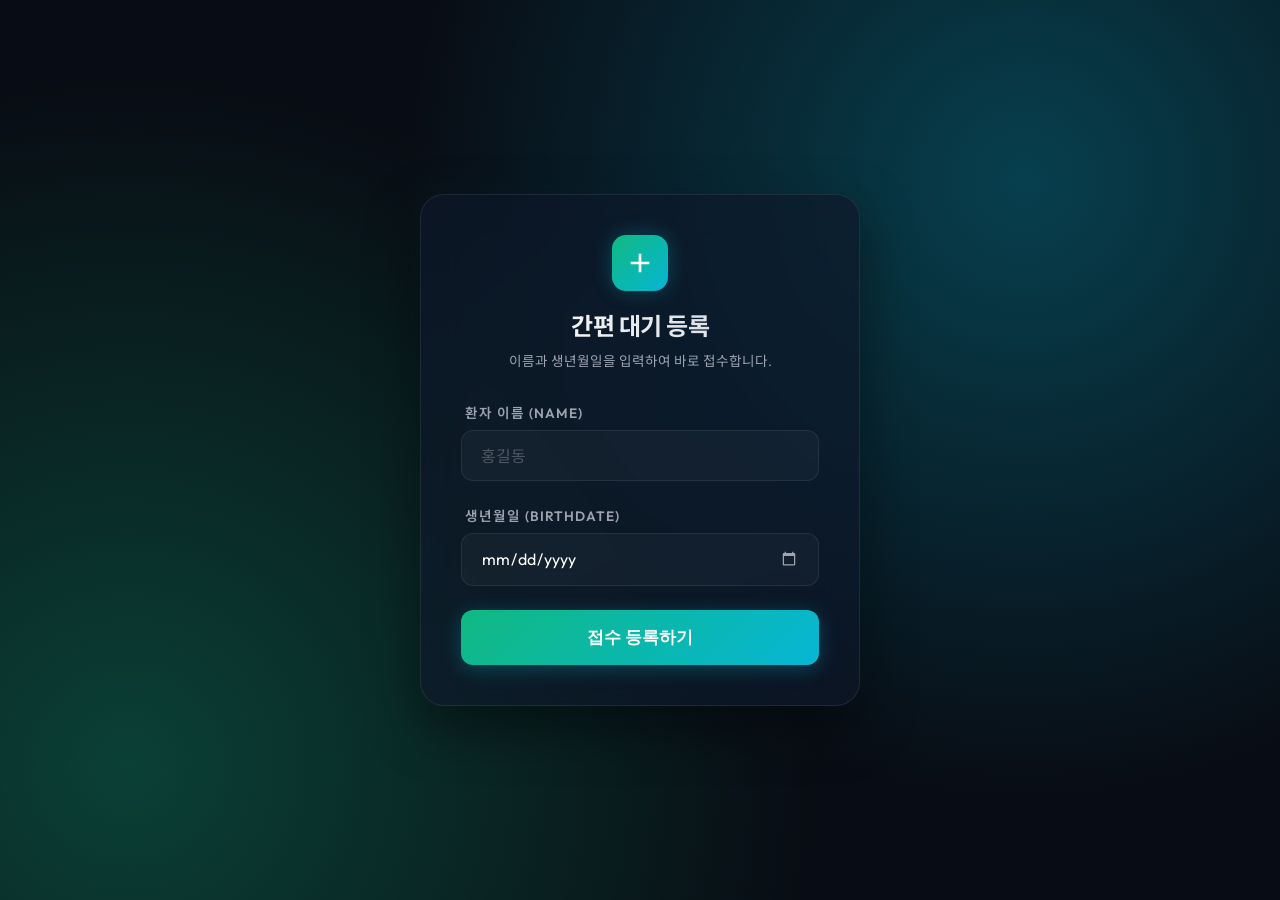
==== registration-ui/index.html @ 4244bf7d "feat: add instant check-in registration UI on port 3007" ====
<!DOCTYPE html>
<html lang="ko">
<head>
    <meta charset="UTF-8">
    <meta name="viewport" content="width=device-width, initial-scale=1.0">
    <title>간편 환자 대기 등록 (Instant Check-In)</title>
    <!-- Google Fonts -->
    <link href="https://fonts.googleapis.com/css2?family=Outfit:wght@300;400;500;600;700&family=Noto+Sans+KR:wght@300;400;500;700&display=swap" rel="stylesheet">
    
    <style>
        :root {
            --bg-color: #080c14;
            --panel-bg: rgba(15, 23, 42, 0.65);
            --panel-border: rgba(255, 255, 255, 0.08);
            --accent-primary: #10b981; /* Emerald */
            --accent-primary-glow: rgba(16, 185, 129, 0.3);
            --accent-secondary: #06b6d4; /* Cyan */
            --accent-secondary-glow: rgba(6, 182, 212, 0.3);
            --text-main: #f3f4f6;
            --text-muted: #9ca3af;
            --glass-blur: blur(20px);
            --transition: all 0.3s cubic-bezier(0.4, 0, 0.2, 1);
        }

        * {
            box-sizing: border-box;
            margin: 0;
            padding: 0;
        }

        body {
            font-family: 'Outfit', 'Noto Sans KR', sans-serif;
            background-color: var(--bg-color);
            background-image: 
                radial-gradient(circle at 80% 20%, var(--accent-secondary-glow) 0%, transparent 50%),
                radial-gradient(circle at 10% 85%, var(--accent-primary-glow) 0%, transparent 50%);
            color: var(--text-main);
            min-height: 100vh;
            display: flex;
            justify-content: center;
            align-items: center;
            overflow: hidden;
        }

        /* Glassmorphic Container */
        .card {
            background: var(--panel-bg);
            border: 1px solid var(--panel-border);
            backdrop-filter: var(--glass-blur);
            width: 440px;
            max-width: 90%;
            border-radius: 24px;
            padding: 2.5rem;
            box-shadow: 0 20px 50px rgba(0, 0, 0, 0.5), 0 0 40px rgba(6, 182, 212, 0.05);
            position: relative;
            z-index: 10;
            transition: var(--transition);
        }

        .card:hover {
            border-color: rgba(255, 255, 255, 0.15);
            box-shadow: 0 20px 50px rgba(0, 0, 0, 0.6), 0 0 50px rgba(16, 185, 129, 0.08);
        }

        /* Logo / Header */
        .header {
            text-align: center;
            margin-bottom: 2rem;
        }

        .logo-icon {
            width: 3.5rem;
            height: 3.5rem;
            background: linear-gradient(135deg, var(--accent-primary) 0%, var(--accent-secondary) 100%);
            border-radius: 14px;
            display: inline-flex;
            justify-content: center;
            align-items: center;
            margin-bottom: 1rem;
            box-shadow: 0 0 20px var(--accent-secondary-glow);
            animation: pulse 2.5s infinite;
        }

        .logo-icon svg {
            width: 2rem;
            height: 2rem;
            fill: white;
        }

        h1 {
            font-size: 1.5rem;
            font-weight: 700;
            margin-bottom: 0.5rem;
            letter-spacing: -0.5px;
            background: linear-gradient(to right, #ffffff, #d1d5db);
            -webkit-background-clip: text;
            -webkit-text-fill-color: transparent;
        }

        .subtitle {
            font-size: 0.85rem;
            color: var(--text-muted);
            font-weight: 400;
        }

        /* Forms */
        .form-group {
            margin-bottom: 1.5rem;
            display: flex;
            flex-direction: column;
            gap: 0.5rem;
        }

        label {
            font-size: 0.85rem;
            font-weight: 600;
            color: var(--text-muted);
            text-transform: uppercase;
            letter-spacing: 1px;
            padding-left: 0.25rem;
        }

        input {
            width: 100%;
            background: rgba(255, 255, 255, 0.03);
            border: 1px solid var(--panel-border);
            border-radius: 12px;
            padding: 0.9rem 1.2rem;
            color: white;
            font-size: 1rem;
            outline: none;
            transition: var(--transition);
            font-family: inherit;
        }

        input:focus {
            background: rgba(255, 255, 255, 0.08);
            border-color: var(--accent-secondary);
            box-shadow: 0 0 15px rgba(6, 182, 212, 0.15);
        }

        input::placeholder {
            color: rgba(255, 255, 255, 0.25);
        }

        /* Date input overrides */
        input[type="date"]::-webkit-calendar-picker-indicator {
            filter: invert(1);
            cursor: pointer;
            opacity: 0.6;
            transition: opacity 0.2s;
        }
        
        input[type="date"]::-webkit-calendar-picker-indicator:hover {
            opacity: 1;
        }

        /* Button */
        button {
            width: 100%;
            background: linear-gradient(135deg, var(--accent-primary) 0%, var(--accent-secondary) 100%);
            border: none;
            color: white;
            font-size: 1.05rem;
            font-weight: 600;
            padding: 1rem;
            border-radius: 12px;
            cursor: pointer;
            box-shadow: 0 4px 20px var(--accent-secondary-glow);
            transition: var(--transition);
            display: flex;
            justify-content: center;
            align-items: center;
            gap: 0.5rem;
            margin-top: 1rem;
        }

        button:hover {
            transform: translateY(-2px);
            box-shadow: 0 6px 25px rgba(6, 182, 212, 0.35);
        }

        button:active {
            transform: translateY(0);
        }

        button:disabled {
            background: rgba(255, 255, 255, 0.08);
            color: var(--text-muted);
            box-shadow: none;
            cursor: not-allowed;
            transform: none;
        }

        /* Status & Toast Messages */
        .status-box {
            margin-top: 1.25rem;
            border-radius: 12px;
            padding: 0.85rem 1rem;
            font-size: 0.9rem;
            display: none;
            align-items: center;
            gap: 0.5rem;
            animation: fadeIn 0.3s ease;
        }

        .status-box.success {
            display: flex;
            background: rgba(16, 185, 129, 0.12);
            border: 1px solid rgba(16, 185, 129, 0.25);
            color: #34d399;
        }

        .status-box.error {
            display: flex;
            background: rgba(239, 68, 68, 0.12);
            border: 1px solid rgba(239, 68, 68, 0.25);
            color: #f87171;
        }

        .status-box.loading {
            display: flex;
            background: rgba(6, 182, 212, 0.12);
            border: 1px solid rgba(6, 182, 212, 0.25);
            color: #22d3ee;
        }

        /* Spinner */
        .spinner {
            width: 1rem;
            height: 1rem;
            border: 2px solid rgba(255, 255, 255, 0.2);
            border-top-color: currentColor;
            border-radius: 50%;
            animation: spin 0.8s linear infinite;
        }

        /* Keyframes */
        @keyframes pulse {
            0% { transform: scale(1); box-shadow: 0 0 15px var(--accent-secondary-glow); }
            50% { transform: scale(1.05); box-shadow: 0 0 25px rgba(6, 182, 212, 0.5); }
            100% { transform: scale(1); box-shadow: 0 0 15px var(--accent-secondary-glow); }
        }

        @keyframes spin {
            to { transform: rotate(360deg); }
        }

        @keyframes fadeIn {
            from { opacity: 0; transform: translateY(5px); }
            to { opacity: 1; transform: translateY(0); }
        }
    </style>
</head>
<body>
    <div class="card">
        <div class="header">
            <div class="logo-icon">
                <!-- User Registry Icon -->
                <svg viewBox="0 0 24 24">
                    <path d="M19 13h-6v6h-2v-6H5v-2h6V5h2v6h6v2z"/>
                </svg>
            </div>
            <h1>간편 대기 등록</h1>
            <div class="subtitle">이름과 생년월일을 입력하여 바로 접수합니다.</div>
        </div>

        <form id="checkin-form" onsubmit="handleFormSubmit(event)">
            <div class="form-group">
                <label for="pname">환자 이름 (Name)</label>
                <input type="text" id="pname" placeholder="홍길동" required autocomplete="off">
            </div>

            <div class="form-group">
                <label for="pbirth">생년월일 (Birthdate)</label>
                <input type="date" id="pbirth" required>
            </div>

            <button type="submit" id="submit-btn">
                <span>접수 등록하기</span>
            </button>
        </form>

        <div id="status-container" class="status-box"></div>
    </div>

    <script>
        const GATEWAY_URL = "http://127.0.0.1:8000";

        async function handleFormSubmit(event) {
            event.preventDefault();
            
            const nameInput = document.getElementById("pname");
            const birthInput = document.getElementById("pbirth");
            const submitBtn = document.getElementById("submit-btn");
            const statusBox = document.getElementById("status-container");

            const pname = nameInput.value.trim();
            const pbirth = birthInput.value; // YYYY-MM-DD format

            if (!pname || !pbirth) return;

            // Reset & Loading State
            submitBtn.disabled = true;
            statusBox.className = "status-box loading";
            statusBox.innerHTML = '<div class="spinner"></div><span>환자 기록 검색 중...</span>';

            try {
                // 1. Query MTSDB to check if patient already exists
                const patientsUrl = `${GATEWAY_URL}/api/patients?pname=${encodeURIComponent(pname)}`;
                const resPatients = await fetch(patientsUrl);
                
                let pcode = 99999; // Fallback default patient code
                
                if (resPatients.ok) {
                    const patientsList = await resPatients.json();
                    
                    // Look for a patient with the exact name and matching birthdate
                    // birthdate from API is usually YYYY-MM-DD ISO format
                    const match = patientsList.find(p => {
                        const birthMatch = p.pbirth === pbirth;
                        const nameMatch = p.pname === pname;
                        return nameMatch && birthMatch;
                    });

                    if (match) {
                        pcode = match.pcode;
                        console.log(`Found existing patient! Pcode: ${pcode}`);
                    } else {
                        console.log(`No exact match found in database. Using default pcode ${pcode}.`);
                    }
                }

                // 2. Update status and register on MTSMTR
                statusBox.innerHTML = '<div class="spinner"></div><span>대기 열에 등록 중...</span>';

                const registerUrl = `${GATEWAY_URL}/api/mtr`;
                const payload = {
                    pcode: pcode,
                    pname: pname,
                    pbirth: pbirth
                };

                const resRegister = await fetch(registerUrl, {
                    method: "POST",
                    headers: {
                        "Content-Type": "application/json"
                    },
                    body: JSON.stringify(payload)
                });

                if (!resRegister.ok) {
                    const errorDetails = await resRegister.json();
                    throw new Error(errorDetails.detail || "대기 등록에 실패했습니다.");
                }

                const result = await resRegister.json();
                console.log("Registration success:", result);

                // Success State
                statusBox.className = "status-box success";
                statusBox.innerHTML = `
                    <svg style="width:1.25rem;height:1.25rem;fill:currentColor" viewBox="0 0 24 24">
                        <path d="M9 16.17L4.83 12l-1.42 1.41L9 19 21 7l-1.41-1.41z"/>
                    </svg>
                    <span>대기 등록 성공! (ID: ${result.mtr_id || '-'})</span>
                `;

                // Reset form
                nameInput.value = "";
                birthInput.value = "";

            } catch (err) {
                console.error("Check-in error:", err);
                statusBox.className = "status-box error";
                statusBox.innerHTML = `
                    <svg style="width:1.25rem;height:1.25rem;fill:currentColor" viewBox="0 0 24 24">
                        <path d="M19 6.41L17.59 5 12 10.59 6.41 5 5 6.41 10.59 12 5 17.59 6.41 19 12 13.41 17.59 19 19 17.59 13.41 12z"/>
                    </svg>
                    <span>오류: ${err.message}</span>
                `;
            } finally {
                submitBtn.disabled = false;
            }
        }
    </script>
</body>
</html>
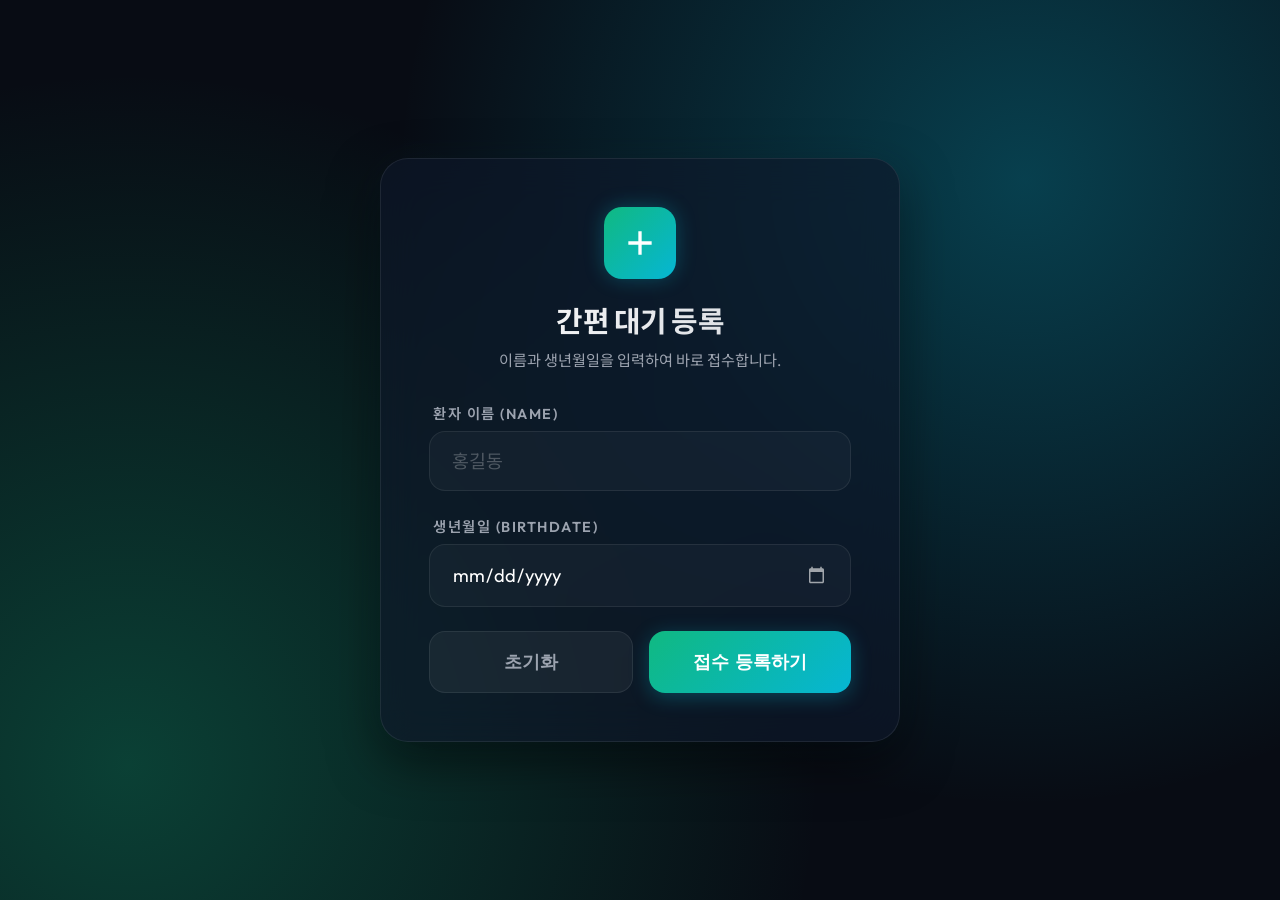
==== commit 688b04ed: "feat: implement responsive registration UI with glassmorphic design" ====
--- a/registration-ui/index.html
+++ b/registration-ui/index.html
@@ -1,264 +1,25 @@
 <!DOCTYPE html>
 <html lang="ko">
+
 <head>
     <meta charset="UTF-8">
     <meta name="viewport" content="width=device-width, initial-scale=1.0">
-    <title>간편 환자 대기 등록 (Instant Check-In)</title>
+    <title>셀프 체크인(Self Check-In)</title>
     <!-- Google Fonts -->
-    <link href="https://fonts.googleapis.com/css2?family=Outfit:wght@300;400;500;600;700&family=Noto+Sans+KR:wght@300;400;500;700&display=swap" rel="stylesheet">
-    
-    <style>
-        :root {
-            --bg-color: #080c14;
-            --panel-bg: rgba(15, 23, 42, 0.65);
-            --panel-border: rgba(255, 255, 255, 0.08);
-            --accent-primary: #10b981; /* Emerald */
-            --accent-primary-glow: rgba(16, 185, 129, 0.3);
-            --accent-secondary: #06b6d4; /* Cyan */
-            --accent-secondary-glow: rgba(6, 182, 212, 0.3);
-            --text-main: #f3f4f6;
-            --text-muted: #9ca3af;
-            --glass-blur: blur(20px);
-            --transition: all 0.3s cubic-bezier(0.4, 0, 0.2, 1);
-        }
+    <link
+        href="https://fonts.googleapis.com/css2?family=Outfit:wght@300;400;500;600;700&family=Noto+Sans+KR:wght@300;400;500;700&display=swap"
+        rel="stylesheet">
 
-        * {
-            box-sizing: border-box;
-            margin: 0;
-            padding: 0;
-        }
+    <link rel="stylesheet" href="style.css">
+</head>
 
-        body {
-            font-family: 'Outfit', 'Noto Sans KR', sans-serif;
-            background-color: var(--bg-color);
-            background-image: 
-                radial-gradient(circle at 80% 20%, var(--accent-secondary-glow) 0%, transparent 50%),
-                radial-gradient(circle at 10% 85%, var(--accent-primary-glow) 0%, transparent 50%);
-            color: var(--text-main);
-            min-height: 100vh;
-            display: flex;
-            justify-content: center;
-            align-items: center;
-            overflow: hidden;
-        }
-
-        /* Glassmorphic Container */
-        .card {
-            background: var(--panel-bg);
-            border: 1px solid var(--panel-border);
-            backdrop-filter: var(--glass-blur);
-            width: 440px;
-            max-width: 90%;
-            border-radius: 24px;
-            padding: 2.5rem;
-            box-shadow: 0 20px 50px rgba(0, 0, 0, 0.5), 0 0 40px rgba(6, 182, 212, 0.05);
-            position: relative;
-            z-index: 10;
-            transition: var(--transition);
-        }
-
-        .card:hover {
-            border-color: rgba(255, 255, 255, 0.15);
-            box-shadow: 0 20px 50px rgba(0, 0, 0, 0.6), 0 0 50px rgba(16, 185, 129, 0.08);
-        }
-
-        /* Logo / Header */
-        .header {
-            text-align: center;
-            margin-bottom: 2rem;
-        }
-
-        .logo-icon {
-            width: 3.5rem;
-            height: 3.5rem;
-            background: linear-gradient(135deg, var(--accent-primary) 0%, var(--accent-secondary) 100%);
-            border-radius: 14px;
-            display: inline-flex;
-            justify-content: center;
-            align-items: center;
-            margin-bottom: 1rem;
-            box-shadow: 0 0 20px var(--accent-secondary-glow);
-            animation: pulse 2.5s infinite;
-        }
-
-        .logo-icon svg {
-            width: 2rem;
-            height: 2rem;
-            fill: white;
-        }
-
-        h1 {
-            font-size: 1.5rem;
-            font-weight: 700;
-            margin-bottom: 0.5rem;
-            letter-spacing: -0.5px;
-            background: linear-gradient(to right, #ffffff, #d1d5db);
-            -webkit-background-clip: text;
-            -webkit-text-fill-color: transparent;
-        }
-
-        .subtitle {
-            font-size: 0.85rem;
-            color: var(--text-muted);
-            font-weight: 400;
-        }
-
-        /* Forms */
-        .form-group {
-            margin-bottom: 1.5rem;
-            display: flex;
-            flex-direction: column;
-            gap: 0.5rem;
-        }
-
-        label {
-            font-size: 0.85rem;
-            font-weight: 600;
-            color: var(--text-muted);
-            text-transform: uppercase;
-            letter-spacing: 1px;
-            padding-left: 0.25rem;
-        }
-
-        input {
-            width: 100%;
-            background: rgba(255, 255, 255, 0.03);
-            border: 1px solid var(--panel-border);
-            border-radius: 12px;
-            padding: 0.9rem 1.2rem;
-            color: white;
-            font-size: 1rem;
-            outline: none;
-            transition: var(--transition);
-            font-family: inherit;
-        }
-
-        input:focus {
-            background: rgba(255, 255, 255, 0.08);
-            border-color: var(--accent-secondary);
-            box-shadow: 0 0 15px rgba(6, 182, 212, 0.15);
-        }
-
-        input::placeholder {
-            color: rgba(255, 255, 255, 0.25);
-        }
-
-        /* Date input overrides */
-        input[type="date"]::-webkit-calendar-picker-indicator {
-            filter: invert(1);
-            cursor: pointer;
-            opacity: 0.6;
-            transition: opacity 0.2s;
-        }
-        
-        input[type="date"]::-webkit-calendar-picker-indicator:hover {
-            opacity: 1;
-        }
-
-        /* Button */
-        button {
-            width: 100%;
-            background: linear-gradient(135deg, var(--accent-primary) 0%, var(--accent-secondary) 100%);
-            border: none;
-            color: white;
-            font-size: 1.05rem;
-            font-weight: 600;
-            padding: 1rem;
-            border-radius: 12px;
-            cursor: pointer;
-            box-shadow: 0 4px 20px var(--accent-secondary-glow);
-            transition: var(--transition);
-            display: flex;
-            justify-content: center;
-            align-items: center;
-            gap: 0.5rem;
-            margin-top: 1rem;
-        }
-
-        button:hover {
-            transform: translateY(-2px);
-            box-shadow: 0 6px 25px rgba(6, 182, 212, 0.35);
-        }
-
-        button:active {
-            transform: translateY(0);
-        }
-
-        button:disabled {
-            background: rgba(255, 255, 255, 0.08);
-            color: var(--text-muted);
-            box-shadow: none;
-            cursor: not-allowed;
-            transform: none;
-        }
-
-        /* Status & Toast Messages */
-        .status-box {
-            margin-top: 1.25rem;
-            border-radius: 12px;
-            padding: 0.85rem 1rem;
-            font-size: 0.9rem;
-            display: none;
-            align-items: center;
-            gap: 0.5rem;
-            animation: fadeIn 0.3s ease;
-        }
-
-        .status-box.success {
-            display: flex;
-            background: rgba(16, 185, 129, 0.12);
-            border: 1px solid rgba(16, 185, 129, 0.25);
-            color: #34d399;
-        }
-
-        .status-box.error {
-            display: flex;
-            background: rgba(239, 68, 68, 0.12);
-            border: 1px solid rgba(239, 68, 68, 0.25);
-            color: #f87171;
-        }
-
-        .status-box.loading {
-            display: flex;
-            background: rgba(6, 182, 212, 0.12);
-            border: 1px solid rgba(6, 182, 212, 0.25);
-            color: #22d3ee;
-        }
-
-        /* Spinner */
-        .spinner {
-            width: 1rem;
-            height: 1rem;
-            border: 2px solid rgba(255, 255, 255, 0.2);
-            border-top-color: currentColor;
-            border-radius: 50%;
-            animation: spin 0.8s linear infinite;
-        }
-
-        /* Keyframes */
-        @keyframes pulse {
-            0% { transform: scale(1); box-shadow: 0 0 15px var(--accent-secondary-glow); }
-            50% { transform: scale(1.05); box-shadow: 0 0 25px rgba(6, 182, 212, 0.5); }
-            100% { transform: scale(1); box-shadow: 0 0 15px var(--accent-secondary-glow); }
-        }
-
-        @keyframes spin {
-            to { transform: rotate(360deg); }
-        }
-
-        @keyframes fadeIn {
-            from { opacity: 0; transform: translateY(5px); }
-            to { opacity: 1; transform: translateY(0); }
-        }
-    </style>
-</head>
 <body>
     <div class="card">
         <div class="header">
             <div class="logo-icon">
                 <!-- User Registry Icon -->
                 <svg viewBox="0 0 24 24">
-                    <path d="M19 13h-6v6h-2v-6H5v-2h6V5h2v6h6v2z"/>
+                    <path d="M19 13h-6v6h-2v-6H5v-2h6V5h2v6h6v2z" />
                 </svg>
             </div>
             <h1>간편 대기 등록</h1>
@@ -276,9 +37,14 @@
                 <input type="date" id="pbirth" required>
             </div>
 
-            <button type="submit" id="submit-btn">
-                <span>접수 등록하기</span>
-            </button>
+            <div class="button-group">
+                <button type="button" id="clear-btn" class="btn-secondary" onclick="handleClear()">
+                    <span>초기화</span>
+                </button>
+                <button type="submit" id="submit-btn" class="btn-primary">
+                    <span>접수 등록하기</span>
+                </button>
+            </div>
         </form>
 
         <div id="status-container" class="status-box"></div>
@@ -287,12 +53,21 @@
     <script>
         const GATEWAY_URL = "http://127.0.0.1:8000";
 
+        function handleClear() {
+            document.getElementById("pname").value = "";
+            document.getElementById("pbirth").value = "";
+            const statusBox = document.getElementById("status-container");
+            statusBox.className = "status-box";
+            statusBox.innerHTML = "";
+        }
+
         async function handleFormSubmit(event) {
             event.preventDefault();
-            
+
             const nameInput = document.getElementById("pname");
             const birthInput = document.getElementById("pbirth");
             const submitBtn = document.getElementById("submit-btn");
+            const clearBtn = document.getElementById("clear-btn");
             const statusBox = document.getElementById("status-container");
 
             const pname = nameInput.value.trim();
@@ -302,6 +77,7 @@
 
             // Reset & Loading State
             submitBtn.disabled = true;
+            if (clearBtn) clearBtn.disabled = true;
             statusBox.className = "status-box loading";
             statusBox.innerHTML = '<div class="spinner"></div><span>환자 기록 검색 중...</span>';
 
@@ -309,12 +85,12 @@
                 // 1. Query MTSDB to check if patient already exists
                 const patientsUrl = `${GATEWAY_URL}/api/patients?pname=${encodeURIComponent(pname)}`;
                 const resPatients = await fetch(patientsUrl);
-                
+
                 let pcode = 99999; // Fallback default patient code
-                
+
                 if (resPatients.ok) {
                     const patientsList = await resPatients.json();
-                    
+
                     // Look for a patient with the exact name and matching birthdate
                     // birthdate from API is usually YYYY-MM-DD ISO format
                     const match = patientsList.find(p => {
@@ -327,7 +103,7 @@
                         pcode = match.pcode;
                         console.log(`Found existing patient! Pcode: ${pcode}`);
                     } else {
-                        console.log(`No exact match found in database. Using default pcode ${pcode}.`);
+                        throw new Error("방문 기록이 없습니다. 접수 직원에게 문의해주세요.");
                     }
                 }
 
@@ -381,8 +157,10 @@
                 `;
             } finally {
                 submitBtn.disabled = false;
+                if (clearBtn) clearBtn.disabled = false;
             }
         }
     </script>
 </body>
-</html>
+
+</html>
--- a/registration-ui/style.css
+++ b/registration-ui/style.css
@@ -0,0 +1,334 @@
+:root {
+    --bg-color: #080c14;
+    --panel-bg: rgba(15, 23, 42, 0.65);
+    --panel-border: rgba(255, 255, 255, 0.08);
+    --accent-primary: #10b981; /* Emerald */
+    --accent-primary-glow: rgba(16, 185, 129, 0.3);
+    --accent-secondary: #06b6d4; /* Cyan */
+    --accent-secondary-glow: rgba(6, 182, 212, 0.3);
+    --text-main: #f3f4f6;
+    --text-muted: #9ca3af;
+    --glass-blur: blur(20px);
+    --transition: all 0.3s cubic-bezier(0.4, 0, 0.2, 1);
+}
+
+* {
+    box-sizing: border-box;
+    margin: 0;
+    padding: 0;
+    -webkit-tap-highlight-color: transparent;
+}
+
+body {
+    font-family: 'Outfit', 'Noto Sans KR', sans-serif;
+    background-color: var(--bg-color);
+    background-image: 
+        radial-gradient(circle at 80% 20%, var(--accent-secondary-glow) 0%, transparent 50%),
+        radial-gradient(circle at 10% 85%, var(--accent-primary-glow) 0%, transparent 50%);
+    color: var(--text-main);
+    min-height: 100vh;
+    display: flex;
+    justify-content: center;
+    align-items: center;
+    overflow-x: hidden;
+    overflow-y: auto;
+    padding: 1.5rem 1rem;
+}
+
+/* Glassmorphic Container */
+.card {
+    background: var(--panel-bg);
+    border: 1px solid var(--panel-border);
+    backdrop-filter: var(--glass-blur);
+    width: 440px;
+    max-width: 90%;
+    border-radius: 24px;
+    padding: 2.5rem;
+    box-shadow: 0 20px 50px rgba(0, 0, 0, 0.5), 0 0 40px rgba(6, 182, 212, 0.05);
+    position: relative;
+    z-index: 10;
+    transition: var(--transition);
+}
+
+.card:hover {
+    border-color: rgba(255, 255, 255, 0.15);
+    box-shadow: 0 20px 50px rgba(0, 0, 0, 0.6), 0 0 50px rgba(16, 185, 129, 0.08);
+}
+
+/* Logo / Header */
+.header {
+    text-align: center;
+    margin-bottom: 2rem;
+}
+
+.logo-icon {
+    width: 3.5rem;
+    height: 3.5rem;
+    background: linear-gradient(135deg, var(--accent-primary) 0%, var(--accent-secondary) 100%);
+    border-radius: 14px;
+    display: inline-flex;
+    justify-content: center;
+    align-items: center;
+    margin-bottom: 1rem;
+    box-shadow: 0 0 20px var(--accent-secondary-glow);
+    animation: pulse 2.5s infinite;
+}
+
+.logo-icon svg {
+    width: 2rem;
+    height: 2rem;
+    fill: white;
+}
+
+h1 {
+    font-size: 1.5rem;
+    font-weight: 700;
+    margin-bottom: 0.5rem;
+    letter-spacing: -0.5px;
+    background: linear-gradient(to right, #ffffff, #d1d5db);
+    -webkit-background-clip: text;
+    -webkit-text-fill-color: transparent;
+}
+
+.subtitle {
+    font-size: 0.85rem;
+    color: var(--text-muted);
+    font-weight: 400;
+}
+
+/* Forms */
+.form-group {
+    margin-bottom: 1.5rem;
+    display: flex;
+    flex-direction: column;
+    gap: 0.5rem;
+}
+
+label {
+    font-size: 0.85rem;
+    font-weight: 600;
+    color: var(--text-muted);
+    text-transform: uppercase;
+    letter-spacing: 1px;
+    padding-left: 0.25rem;
+}
+
+input {
+    width: 100%;
+    background: rgba(255, 255, 255, 0.03);
+    border: 1px solid var(--panel-border);
+    border-radius: 12px;
+    padding: 0.9rem 1.2rem;
+    color: white;
+    font-size: 1rem;
+    outline: none;
+    transition: var(--transition);
+    font-family: inherit;
+}
+
+input:focus {
+    background: rgba(255, 255, 255, 0.08);
+    border-color: var(--accent-secondary);
+    box-shadow: 0 0 15px rgba(6, 182, 212, 0.15);
+}
+
+input::placeholder {
+    color: rgba(255, 255, 255, 0.25);
+}
+
+/* Date input overrides */
+input[type="date"]::-webkit-calendar-picker-indicator {
+    filter: invert(1);
+    cursor: pointer;
+    opacity: 0.6;
+    transition: opacity 0.2s;
+}
+
+input[type="date"]::-webkit-calendar-picker-indicator:hover {
+    opacity: 1;
+}
+
+/* Button */
+button {
+    width: 100%;
+    background: linear-gradient(135deg, var(--accent-primary) 0%, var(--accent-secondary) 100%);
+    border: none;
+    color: white;
+    font-size: 1.05rem;
+    font-weight: 600;
+    padding: 1rem;
+    border-radius: 12px;
+    cursor: pointer;
+    box-shadow: 0 4px 20px var(--accent-secondary-glow);
+    transition: var(--transition);
+    display: flex;
+    justify-content: center;
+    align-items: center;
+    gap: 0.5rem;
+    margin-top: 1rem;
+}
+
+button:hover {
+    transform: translateY(-2px);
+    box-shadow: 0 6px 25px rgba(6, 182, 212, 0.35);
+}
+
+button:active {
+    transform: translateY(0);
+}
+
+button:disabled {
+    background: rgba(255, 255, 255, 0.08);
+    color: var(--text-muted);
+    box-shadow: none;
+    cursor: not-allowed;
+    transform: none;
+}
+
+/* Button Group & Secondary Button */
+.button-group {
+    display: flex;
+    gap: 0.75rem;
+    margin-top: 1rem;
+}
+
+.button-group button {
+    margin-top: 0;
+    flex: 1;
+}
+
+button.btn-secondary {
+    background: rgba(255, 255, 255, 0.05);
+    border: 1px solid var(--panel-border);
+    color: var(--text-muted);
+    box-shadow: none;
+}
+
+button.btn-secondary:hover {
+    background: rgba(255, 255, 255, 0.1);
+    color: white;
+    box-shadow: none;
+}
+
+/* Status & Toast Messages */
+.status-box {
+    margin-top: 1.25rem;
+    border-radius: 12px;
+    padding: 0.85rem 1rem;
+    font-size: 0.9rem;
+    display: none;
+    align-items: center;
+    gap: 0.5rem;
+    animation: fadeIn 0.3s ease;
+}
+
+.status-box.success {
+    display: flex;
+    background: rgba(16, 185, 129, 0.12);
+    border: 1px solid rgba(16, 185, 129, 0.25);
+    color: #34d399;
+}
+
+.status-box.error {
+    display: flex;
+    background: rgba(239, 68, 68, 0.12);
+    border: 1px solid rgba(239, 68, 68, 0.25);
+    color: #f87171;
+}
+
+.status-box.loading {
+    display: flex;
+    background: rgba(6, 182, 212, 0.12);
+    border: 1px solid rgba(6, 182, 212, 0.25);
+    color: #22d3ee;
+}
+
+/* Spinner */
+.spinner {
+    width: 1rem;
+    height: 1rem;
+    border: 2px solid rgba(255, 255, 255, 0.2);
+    border-top-color: currentColor;
+    border-radius: 50%;
+    animation: spin 0.8s linear infinite;
+}
+
+/* Keyframes */
+@keyframes pulse {
+    0% { transform: scale(1); box-shadow: 0 0 15px var(--accent-secondary-glow); }
+    50% { transform: scale(1.05); box-shadow: 0 0 25px rgba(6, 182, 212, 0.5); }
+    100% { transform: scale(1); box-shadow: 0 0 15px var(--accent-secondary-glow); }
+}
+
+@keyframes spin {
+    to { transform: rotate(360deg); }
+}
+
+@keyframes fadeIn {
+    from { opacity: 0; transform: translateY(5px); }
+    to { opacity: 1; transform: translateY(0); }
+}
+
+/* Tablet Optimizations (Android Kiosk / Tablet Devices) */
+@media (min-width: 600px) {
+    .card {
+        width: 520px;
+        padding: 3rem;
+        border-radius: 28px;
+    }
+
+    .logo-icon {
+        width: 4.5rem;
+        height: 4.5rem;
+        border-radius: 18px;
+        margin-bottom: 1.25rem;
+    }
+
+    .logo-icon svg {
+        width: 2.5rem;
+        height: 2.5rem;
+    }
+
+    h1 {
+        font-size: 1.8rem;
+    }
+
+    .subtitle {
+        font-size: 0.95rem;
+    }
+
+    label {
+        font-size: 0.9rem;
+        letter-spacing: 1.5px;
+    }
+
+    input {
+        padding: 1.1rem 1.4rem;
+        font-size: 1.15rem;
+        border-radius: 16px;
+    }
+
+    button {
+        padding: 1.1rem;
+        font-size: 1.15rem;
+        border-radius: 16px;
+    }
+
+    .button-group {
+        gap: 1rem;
+        margin-top: 1.25rem;
+    }
+
+    .status-box {
+        font-size: 1.05rem;
+        padding: 1.1rem 1.25rem;
+        border-radius: 16px;
+        margin-top: 1.5rem;
+    }
+    
+    .spinner {
+        width: 1.2rem;
+        height: 1.2rem;
+    }
+}
+
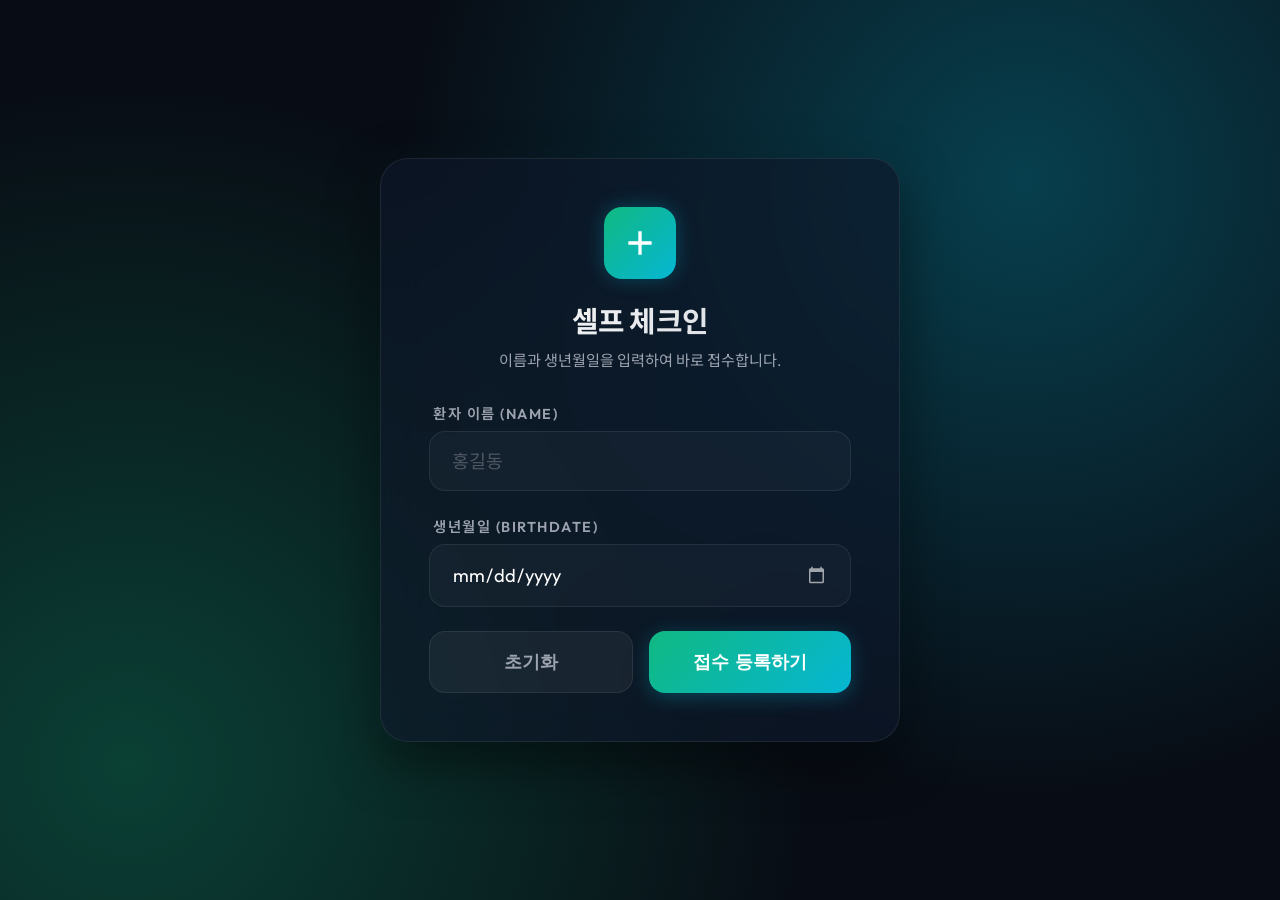
==== commit 5a5e98e5: "preinstall server" ====
--- a/registration-ui/index.html
+++ b/registration-ui/index.html
@@ -11,6 +11,8 @@
         rel="stylesheet">
 
     <link rel="stylesheet" href="style.css">
+    <!-- Load dynamic EMR REST Gateway configuration -->
+    <script src="/config.js"></script>
 </head>
 
 <body>
@@ -22,7 +24,7 @@
                     <path d="M19 13h-6v6h-2v-6H5v-2h6V5h2v6h6v2z" />
                 </svg>
             </div>
-            <h1>간편 대기 등록</h1>
+            <h1>셀프 체크인</h1>
             <div class="subtitle">이름과 생년월일을 입력하여 바로 접수합니다.</div>
         </div>
 
@@ -51,7 +53,10 @@
     </div>
 
     <script>
-        const GATEWAY_URL = "http://127.0.0.1:8000";
+        // Dynamically resolve REST API gateway URL based on injected config and current hostname
+        const GATEWAY_URL = window.GATEWAY_PORT 
+            ? `${window.location.protocol}//${window.location.hostname}:${window.GATEWAY_PORT}` 
+            : "http://127.0.0.1:8000";
 
         function handleClear() {
             document.getElementById("pname").value = "";
@@ -79,7 +84,7 @@
             submitBtn.disabled = true;
             if (clearBtn) clearBtn.disabled = true;
             statusBox.className = "status-box loading";
-            statusBox.innerHTML = '<div class="spinner"></div><span>환자 기록 검색 중...</span>';
+            statusBox.innerHTML = '<div class="spinner"></div><span>방문 기록 검색 중...</span>';
 
             try {
                 // 1. Query MTSDB to check if patient already exists
@@ -139,7 +144,7 @@
                     <svg style="width:1.25rem;height:1.25rem;fill:currentColor" viewBox="0 0 24 24">
                         <path d="M9 16.17L4.83 12l-1.42 1.41L9 19 21 7l-1.41-1.41z"/>
                     </svg>
-                    <span>대기 등록 성공! (ID: ${result.mtr_id || '-'})</span>
+                    <span>정상적으로 접수 되었습니다   (대기순번: ${result.mtr_id || '-'})</span>
                 `;
 
                 // Reset form
